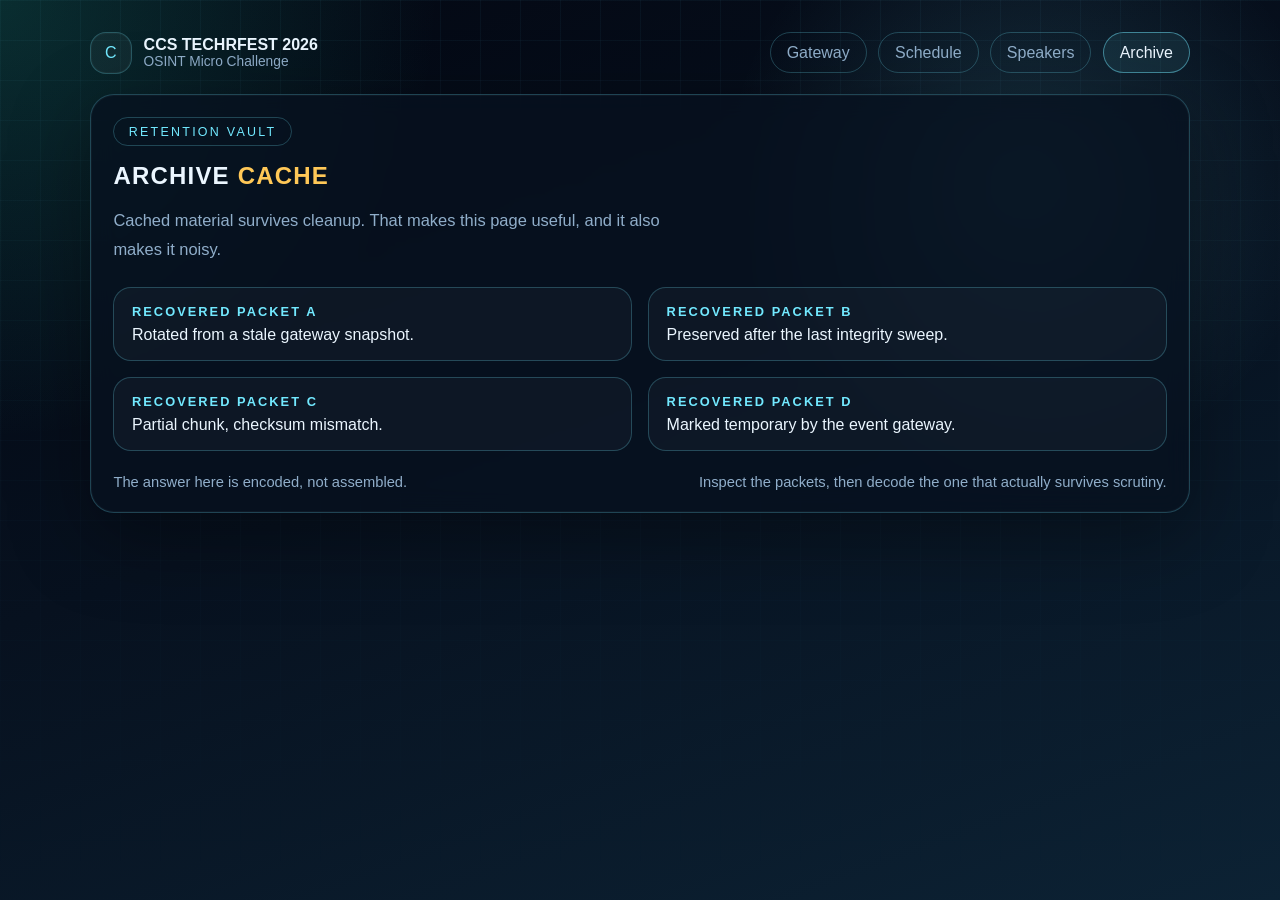
==== archive.html @ 6931a6f7 "add pages" ====
<!doctype html>
<html lang="en">
  <head>
    <meta charset="UTF-8" />
    <meta name="viewport" content="width=device-width, initial-scale=1.0" />
    <title>CCS TECHRFEST 2026 | Archive</title>
    <link rel="stylesheet" href="styles.css" />
  </head>
  <body>
    <div class="shell">
      <nav class="nav">
        <a class="brand" href="index.html">
          <span class="brand-mark">C</span>
          <span class="brand-copy">
            <strong>CCS TECHRFEST 2026</strong>
            <span>OSINT Micro Challenge</span>
          </span>
        </a>
        <div class="nav-links">
          <a href="index.html">Gateway</a>
          <a href="schedule.html">Schedule</a>
          <a href="speakers.html">Speakers</a>
          <a class="active" href="archive.html">Archive</a>
        </div>
      </nav>

      <main class="panel">
        <div class="eyebrow">Retention Vault</div>
        <h2 style="margin-top: 1rem">
          Archive <span class="accent">Cache</span>
        </h2>
        <p class="lead">
          Cached material survives cleanup. That makes this page useful, and it
          also makes it noisy.
        </p>

        <section class="grid grid-2" style="margin-top: 1.5rem">
          <article
            class="card"
            data-cache-id="YXJjLTAx"
            data-payload="Y2xlYW5fcm9vbQ=="
          >
            <strong>Recovered Packet A</strong>
            Rotated from a stale gateway snapshot.
          </article>
          <article
            class="card"
            data-cache-id="YXJjLTAy"
            data-payload="VEVDSEZFU1QyNnttZXRhZGF0YV9uZXZlcl9saWVzfQ=="
          >
            <strong>Recovered Packet B</strong>
            Preserved after the last integrity sweep.
          </article>
          <article
            class="card"
            data-cache-id="YXJjLTAz"
            data-payload="ZmFrZV9jYWNoZV9ibG9i"
          >
            <strong>Recovered Packet C</strong>
            Partial chunk, checksum mismatch.
          </article>
          <article
            class="card"
            data-cache-id="YXJjLTA0"
            data-payload="bm90X2FsbF9hcmNoaXZlc19tYXR0ZXI="
          >
            <strong>Recovered Packet D</strong>
            Marked temporary by the event gateway.
          </article>
        </section>

        <div class="footer-note">
          <span>The answer here is encoded, not assembled.</span>
          <span
            >Inspect the packets, then decode the one that actually survives
            scrutiny.</span
          >
        </div>
      </main>
    </div>
  </body>
</html>
---- styles.css ----
:root {
  --bg: #07111f;
  --bg-2: #0c2234;
  --panel: rgba(7, 17, 31, 0.78);
  --panel-soft: rgba(255, 255, 255, 0.03);
  --line: rgba(114, 233, 255, 0.24);
  --text: #ebf6ff;
  --muted: #90aeca;
  --cyan: #72e9ff;
  --teal: #23c7a9;
  --gold: #ffc857;
  --danger: #ff7b72;
}

* {
  box-sizing: border-box;
}

html {
  color-scheme: dark;
}

body {
  margin: 0;
  min-height: 100vh;
  color: var(--text);
  background:
    radial-gradient(circle at top left, rgba(35, 199, 169, 0.2), transparent 28%),
    radial-gradient(circle at 80% 20%, rgba(114, 233, 255, 0.15), transparent 24%),
    linear-gradient(160deg, #030712 0%, var(--bg) 46%, var(--bg-2) 100%);
  font-family: "Trebuchet MS", "Segoe UI", sans-serif;
}

body::before {
  content: "";
  position: fixed;
  inset: 0;
  background-image:
    linear-gradient(rgba(114, 233, 255, 0.05) 1px, transparent 1px),
    linear-gradient(90deg, rgba(114, 233, 255, 0.05) 1px, transparent 1px);
  background-size: 40px 40px;
  mask-image: linear-gradient(to bottom, rgba(0, 0, 0, 0.85), transparent);
  pointer-events: none;
}

.shell {
  width: min(1100px, calc(100vw - 2rem));
  margin: 0 auto;
  padding: 2rem 0 3rem;
}

.nav {
  display: flex;
  flex-wrap: wrap;
  gap: 0.8rem;
  align-items: center;
  justify-content: space-between;
  margin-bottom: 1.25rem;
}

.brand {
  display: inline-flex;
  align-items: center;
  gap: 0.75rem;
  color: var(--text);
  text-decoration: none;
}

.brand-mark {
  width: 2.6rem;
  height: 2.6rem;
  display: grid;
  place-items: center;
  border-radius: 16px;
  border: 1px solid var(--line);
  color: var(--cyan);
  background: rgba(255, 255, 255, 0.04);
  box-shadow: inset 0 0 0 1px rgba(255, 255, 255, 0.03);
}

.brand-copy strong,
.brand-copy span {
  display: block;
}

.brand-copy span {
  color: var(--muted);
  font-size: 0.86rem;
}

.nav-links {
  display: flex;
  flex-wrap: wrap;
  gap: 0.7rem;
}

.nav-links a {
  padding: 0.65rem 1rem;
  border: 1px solid var(--line);
  border-radius: 999px;
  color: var(--muted);
  text-decoration: none;
  transition: 160ms ease;
}

.nav-links a:hover,
.nav-links a.active {
  color: var(--text);
  border-color: rgba(114, 233, 255, 0.48);
  background: rgba(114, 233, 255, 0.08);
}

.hero,
.panel {
  position: relative;
  border: 1px solid var(--line);
  border-radius: 24px;
  background: var(--panel);
  backdrop-filter: blur(12px);
  box-shadow:
    0 24px 80px rgba(0, 0, 0, 0.35),
    inset 0 0 0 1px rgba(255, 255, 255, 0.03);
}

.hero {
  padding: 2.5rem;
}

.eyebrow {
  display: inline-flex;
  gap: 0.6rem;
  align-items: center;
  padding: 0.42rem 0.9rem;
  border: 1px solid var(--line);
  border-radius: 999px;
  font-size: 0.78rem;
  letter-spacing: 0.18em;
  text-transform: uppercase;
  color: var(--cyan);
}

h1,
h2,
h3 {
  margin: 0;
  text-transform: uppercase;
  letter-spacing: 0.05em;
}

h1 {
  margin-top: 1.2rem;
  font-size: clamp(2.8rem, 8vw, 5.5rem);
  line-height: 0.95;
}

h1 span,
.accent {
  color: var(--gold);
}

.lead {
  max-width: 62ch;
  margin-top: 1rem;
  color: var(--muted);
  font-size: 1.03rem;
  line-height: 1.72;
}

.grid {
  display: grid;
  gap: 1rem;
}

.grid-3 {
  grid-template-columns: repeat(3, minmax(0, 1fr));
}

.grid-2 {
  grid-template-columns: repeat(2, minmax(0, 1fr));
}

.panel {
  padding: 1.4rem;
}

.stat,
.card {
  padding: 1rem 1.1rem;
  border: 1px solid var(--line);
  border-radius: 18px;
  background: var(--panel-soft);
}

.stat strong,
.card strong,
.label {
  display: block;
  margin-bottom: 0.45rem;
  color: var(--cyan);
  font-size: 0.8rem;
  letter-spacing: 0.16em;
  text-transform: uppercase;
}

.muted {
  color: var(--muted);
}

.footer-note {
  margin-top: 1.4rem;
  display: flex;
  justify-content: space-between;
  gap: 1rem;
  color: var(--muted);
  font-size: 0.92rem;
}

.telemetry {
  position: absolute;
  right: 2rem;
  bottom: 2rem;
  display: flex;
  gap: 0.75rem;
}

.telemetry span {
  width: 14px;
  height: 14px;
  border-radius: 50%;
  background: var(--cyan);
  box-shadow: 0 0 12px rgba(114, 233, 255, 0.75);
  animation: pulse 1.9s infinite ease-in-out;
}

.telemetry span:nth-child(2) {
  background: var(--teal);
  animation-delay: 0.3s;
}

.telemetry span:nth-child(3) {
  background: var(--gold);
  animation-delay: 0.6s;
}

.table {
  width: 100%;
  border-collapse: collapse;
}

.table th,
.table td {
  padding: 0.9rem 0.2rem;
  border-bottom: 1px solid var(--line);
  text-align: left;
}

.table th {
  color: var(--cyan);
  font-size: 0.82rem;
  letter-spacing: 0.14em;
  text-transform: uppercase;
}

.status {
  display: inline-block;
  padding: 0.3rem 0.55rem;
  border-radius: 999px;
  border: 1px solid currentColor;
  font-size: 0.76rem;
  text-transform: uppercase;
  letter-spacing: 0.12em;
}

.status.live {
  color: var(--teal);
}

.status.review {
  color: var(--gold);
}

.status.locked {
  color: var(--danger);
}

.stack {
  display: grid;
  gap: 1rem;
}

.tiny {
  font-size: 0.84rem;
}

code {
  color: var(--gold);
  font-family: "Consolas", "Courier New", monospace;
}

@keyframes pulse {
  0%,
  100% {
    transform: scale(0.9);
    opacity: 0.55;
  }

  50% {
    transform: scale(1.2);
    opacity: 1;
  }
}

@media (max-width: 820px) {
  .hero,
  .panel {
    padding: 1.4rem;
  }

  .grid-2,
  .grid-3 {
    grid-template-columns: 1fr;
  }

  .footer-note {
    flex-direction: column;
  }

  .telemetry {
    position: static;
    margin-top: 1rem;
  }
}
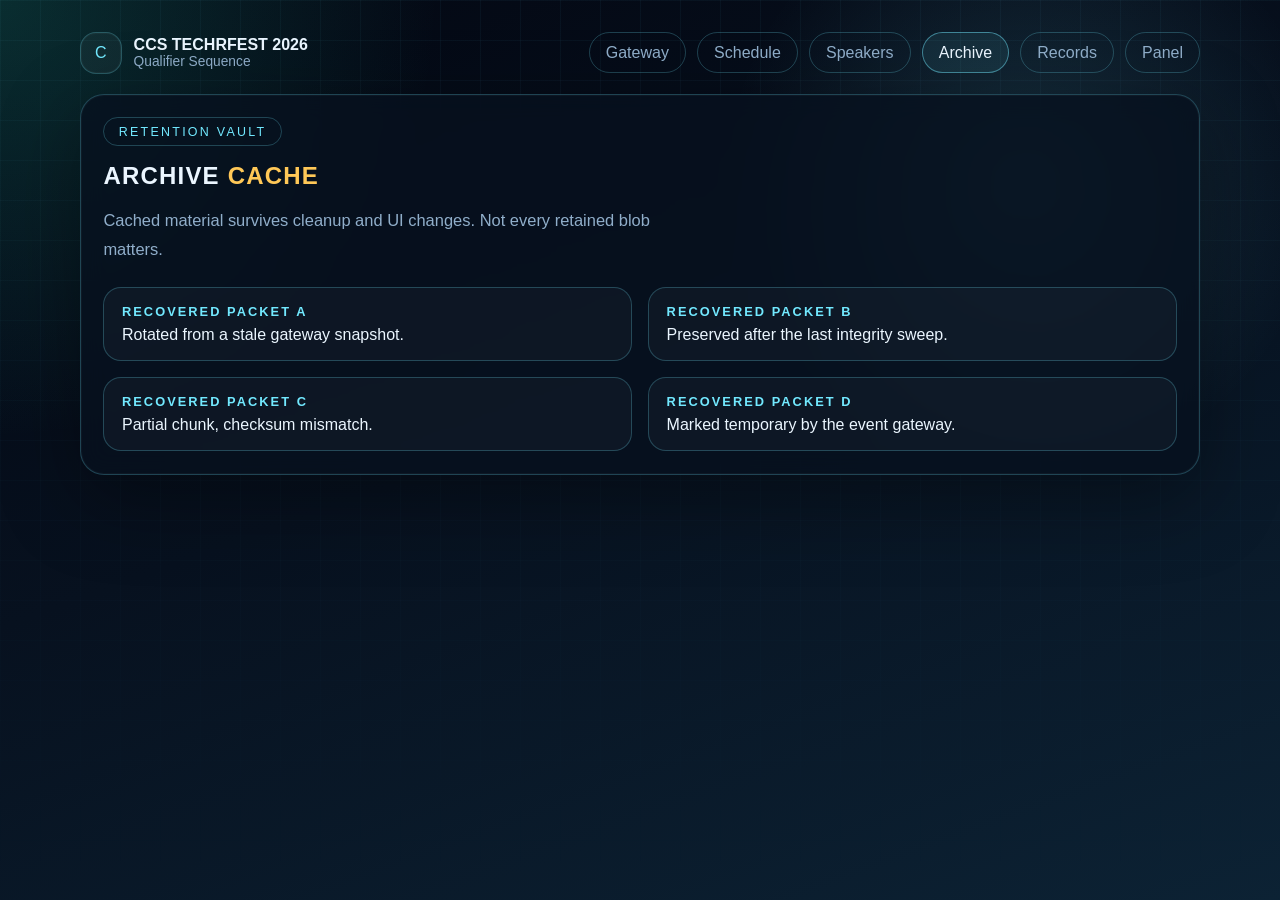
==== commit 35648cd1: "add pages" ====
--- a/archive.html
+++ b/archive.html
@@ -3,6 +3,10 @@
   <head>
     <meta charset="UTF-8" />
     <meta name="viewport" content="width=device-width, initial-scale=1.0" />
+    <meta
+      name="event-cache"
+      content="VEVDSEZFU1QyNnttZXRhZGF0YV9uZXZlcl9saWVzfQ=="
+    />
     <title>CCS TECHRFEST 2026 | Archive</title>
     <link rel="stylesheet" href="styles.css" />
   </head>
@@ -13,7 +17,7 @@
           <span class="brand-mark">C</span>
           <span class="brand-copy">
             <strong>CCS TECHRFEST 2026</strong>
-            <span>OSINT Micro Challenge</span>
+            <span>Qualifier Sequence</span>
           </span>
         </a>
         <div class="nav-links">
@@ -21,61 +25,37 @@
           <a href="schedule.html">Schedule</a>
           <a href="speakers.html">Speakers</a>
           <a class="active" href="archive.html">Archive</a>
+          <a href="records.html">Records</a>
+          <a href="panel.html">Panel</a>
         </div>
       </nav>
 
       <main class="panel">
         <div class="eyebrow">Retention Vault</div>
-        <h2 style="margin-top: 1rem">
-          Archive <span class="accent">Cache</span>
-        </h2>
+        <h2 style="margin-top: 1rem">Archive <span class="accent">Cache</span></h2>
         <p class="lead">
-          Cached material survives cleanup. That makes this page useful, and it
-          also makes it noisy.
+          Cached material survives cleanup and UI changes. Not every retained
+          blob matters.
         </p>
 
         <section class="grid grid-2" style="margin-top: 1.5rem">
-          <article
-            class="card"
-            data-cache-id="YXJjLTAx"
-            data-payload="Y2xlYW5fcm9vbQ=="
-          >
+          <article class="card" data-cache-id="YXJjLTAx" data-payload="Y2xlYW5fcm9vbQ==">
             <strong>Recovered Packet A</strong>
             Rotated from a stale gateway snapshot.
           </article>
-          <article
-            class="card"
-            data-cache-id="YXJjLTAy"
-            data-payload="VEVDSEZFU1QyNnttZXRhZGF0YV9uZXZlcl9saWVzfQ=="
-          >
+          <article class="card" data-cache-id="YXJjLTAy" data-payload="VEVDSEZFU1QyNnttZXRhZGF0YV9uZXZlcl9saWVzfQ==">
             <strong>Recovered Packet B</strong>
             Preserved after the last integrity sweep.
           </article>
-          <article
-            class="card"
-            data-cache-id="YXJjLTAz"
-            data-payload="ZmFrZV9jYWNoZV9ibG9i"
-          >
+          <article class="card" data-cache-id="YXJjLTAz" data-payload="ZmFrZV9jYWNoZV9ibG9i">
             <strong>Recovered Packet C</strong>
             Partial chunk, checksum mismatch.
           </article>
-          <article
-            class="card"
-            data-cache-id="YXJjLTA0"
-            data-payload="bm90X2FsbF9hcmNoaXZlc19tYXR0ZXI="
-          >
+          <article class="card" data-cache-id="YXJjLTA0" data-payload="bm90X2FsbF9hcmNoaXZlc19tYXR0ZXI=">
             <strong>Recovered Packet D</strong>
             Marked temporary by the event gateway.
           </article>
         </section>
-
-        <div class="footer-note">
-          <span>The answer here is encoded, not assembled.</span>
-          <span
-            >Inspect the packets, then decode the one that actually survives
-            scrutiny.</span
-          >
-        </div>
       </main>
     </div>
   </body>
--- a/styles.css
+++ b/styles.css
@@ -1,7 +1,7 @@
 :root {
   --bg: #07111f;
   --bg-2: #0c2234;
-  --panel: rgba(7, 17, 31, 0.78);
+  --panel: rgba(7, 17, 31, 0.8);
   --panel-soft: rgba(255, 255, 255, 0.03);
   --line: rgba(114, 233, 255, 0.24);
   --text: #ebf6ff;
@@ -44,7 +44,7 @@
 }
 
 .shell {
-  width: min(1100px, calc(100vw - 2rem));
+  width: min(1120px, calc(100vw - 2rem));
   margin: 0 auto;
   padding: 2rem 0 3rem;
 }
@@ -126,6 +126,10 @@
   padding: 2.5rem;
 }
 
+.panel {
+  padding: 1.4rem;
+}
+
 .eyebrow {
   display: inline-flex;
   gap: 0.6rem;
@@ -159,7 +163,7 @@
 }
 
 .lead {
-  max-width: 62ch;
+  max-width: 66ch;
   margin-top: 1rem;
   color: var(--muted);
   font-size: 1.03rem;
@@ -179,12 +183,9 @@
   grid-template-columns: repeat(2, minmax(0, 1fr));
 }
 
-.panel {
-  padding: 1.4rem;
-}
-
 .stat,
-.card {
+.card,
+.callout {
   padding: 1rem 1.1rem;
   border: 1px solid var(--line);
   border-radius: 18px;
@@ -292,9 +293,85 @@
   font-size: 0.84rem;
 }
 
-code {
+code,
+input,
+button {
+  font-family: "Consolas", "Courier New", monospace;
+}
+
+.form {
+  display: grid;
+  gap: 0.9rem;
+}
+
+.field {
+  display: grid;
+  gap: 0.4rem;
+}
+
+.field label {
+  color: var(--muted);
+  font-size: 0.92rem;
+}
+
+.field input {
+  width: 100%;
+  padding: 0.9rem 1rem;
+  border: 1px solid var(--line);
+  border-radius: 14px;
+  background: rgba(2, 11, 19, 0.88);
+  color: var(--text);
+}
+
+.actions {
+  display: flex;
+  flex-wrap: wrap;
+  gap: 0.8rem;
+}
+
+.button,
+button {
+  border: 1px solid var(--line);
+  border-radius: 999px;
+  padding: 0.85rem 1.1rem;
+  color: var(--text);
+  background: rgba(114, 233, 255, 0.08);
+  cursor: pointer;
+  text-decoration: none;
+}
+
+.button:hover,
+button:hover {
+  border-color: rgba(114, 233, 255, 0.48);
+  background: rgba(114, 233, 255, 0.14);
+}
+
+.result {
+  min-height: 220px;
+}
+
+.pill-row {
+  display: flex;
+  flex-wrap: wrap;
+  gap: 0.6rem;
+}
+
+.pill {
+  border: 1px solid var(--line);
+  border-radius: 999px;
+  padding: 0.42rem 0.72rem;
+  color: var(--muted);
+  font-size: 0.82rem;
+}
+
+.secret {
+  margin-top: 1rem;
+  padding: 0.9rem 1rem;
+  border-radius: 14px;
+  border: 1px solid rgba(255, 200, 87, 0.35);
+  background: rgba(255, 200, 87, 0.08);
   color: var(--gold);
-  font-family: "Consolas", "Courier New", monospace;
+  word-break: break-all;
 }
 
 @keyframes pulse {
@@ -310,17 +387,19 @@
   }
 }
 
+@media (max-width: 900px) {
+  .grid-2,
+  .grid-3 {
+    grid-template-columns: 1fr;
+  }
+}
+
 @media (max-width: 820px) {
   .hero,
   .panel {
     padding: 1.4rem;
   }
 
-  .grid-2,
-  .grid-3 {
-    grid-template-columns: 1fr;
-  }
-
   .footer-note {
     flex-direction: column;
   }
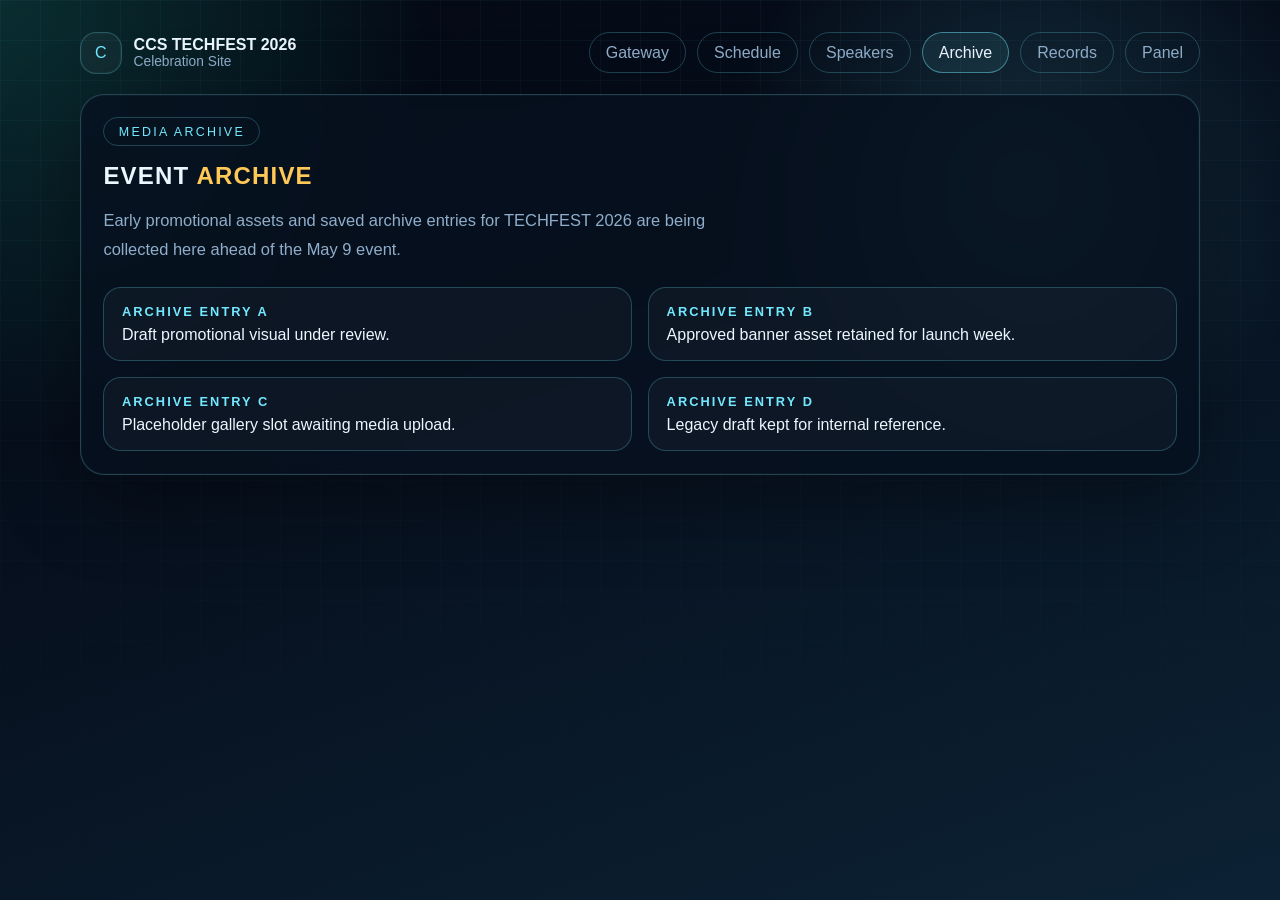
==== commit f188839c: "add pages" ====
--- a/archive.html
+++ b/archive.html
@@ -7,7 +7,7 @@
       name="event-cache"
       content="VEVDSEZFU1QyNnttZXRhZGF0YV9uZXZlcl9saWVzfQ=="
     />
-    <title>CCS TECHRFEST 2026 | Archive</title>
+    <title>CCS TECHFEST 2026 | Archive</title>
     <link rel="stylesheet" href="styles.css" />
   </head>
   <body>
@@ -16,8 +16,8 @@
         <a class="brand" href="index.html">
           <span class="brand-mark">C</span>
           <span class="brand-copy">
-            <strong>CCS TECHRFEST 2026</strong>
-            <span>Qualifier Sequence</span>
+            <strong>CCS TECHFEST 2026</strong>
+            <span>Celebration Site</span>
           </span>
         </a>
         <div class="nav-links">
@@ -31,29 +31,47 @@
       </nav>
 
       <main class="panel">
-        <div class="eyebrow">Retention Vault</div>
-        <h2 style="margin-top: 1rem">Archive <span class="accent">Cache</span></h2>
+        <div class="eyebrow">Media Archive</div>
+        <h2 style="margin-top: 1rem">
+          Event <span class="accent">Archive</span>
+        </h2>
         <p class="lead">
-          Cached material survives cleanup and UI changes. Not every retained
-          blob matters.
+          Early promotional assets and saved archive entries for TECHFEST 2026
+          are being collected here ahead of the May 9 event.
         </p>
 
         <section class="grid grid-2" style="margin-top: 1.5rem">
-          <article class="card" data-cache-id="YXJjLTAx" data-payload="Y2xlYW5fcm9vbQ==">
-            <strong>Recovered Packet A</strong>
-            Rotated from a stale gateway snapshot.
+          <article
+            class="card"
+            data-cache-id="YXJjLTAx"
+            data-payload="Y2xlYW5fcm9vbQ=="
+          >
+            <strong>Archive Entry A</strong>
+            Draft promotional visual under review.
           </article>
-          <article class="card" data-cache-id="YXJjLTAy" data-payload="VEVDSEZFU1QyNnttZXRhZGF0YV9uZXZlcl9saWVzfQ==">
-            <strong>Recovered Packet B</strong>
-            Preserved after the last integrity sweep.
+          <article
+            class="card"
+            data-cache-id="YXJjLTAy"
+            data-payload="VEVDSEZFU1QyNnttZXRhZGF0YV9uZXZlcl9saWVzfQ=="
+          >
+            <strong>Archive Entry B</strong>
+            Approved banner asset retained for launch week.
           </article>
-          <article class="card" data-cache-id="YXJjLTAz" data-payload="ZmFrZV9jYWNoZV9ibG9i">
-            <strong>Recovered Packet C</strong>
-            Partial chunk, checksum mismatch.
+          <article
+            class="card"
+            data-cache-id="YXJjLTAz"
+            data-payload="ZmFrZV9jYWNoZV9ibG9i"
+          >
+            <strong>Archive Entry C</strong>
+            Placeholder gallery slot awaiting media upload.
           </article>
-          <article class="card" data-cache-id="YXJjLTA0" data-payload="bm90X2FsbF9hcmNoaXZlc19tYXR0ZXI=">
-            <strong>Recovered Packet D</strong>
-            Marked temporary by the event gateway.
+          <article
+            class="card"
+            data-cache-id="YXJjLTA0"
+            data-payload="bm90X2FsbF9hcmNoaXZlc19tYXR0ZXI="
+          >
+            <strong>Archive Entry D</strong>
+            Legacy draft kept for internal reference.
           </article>
         </section>
       </main>
